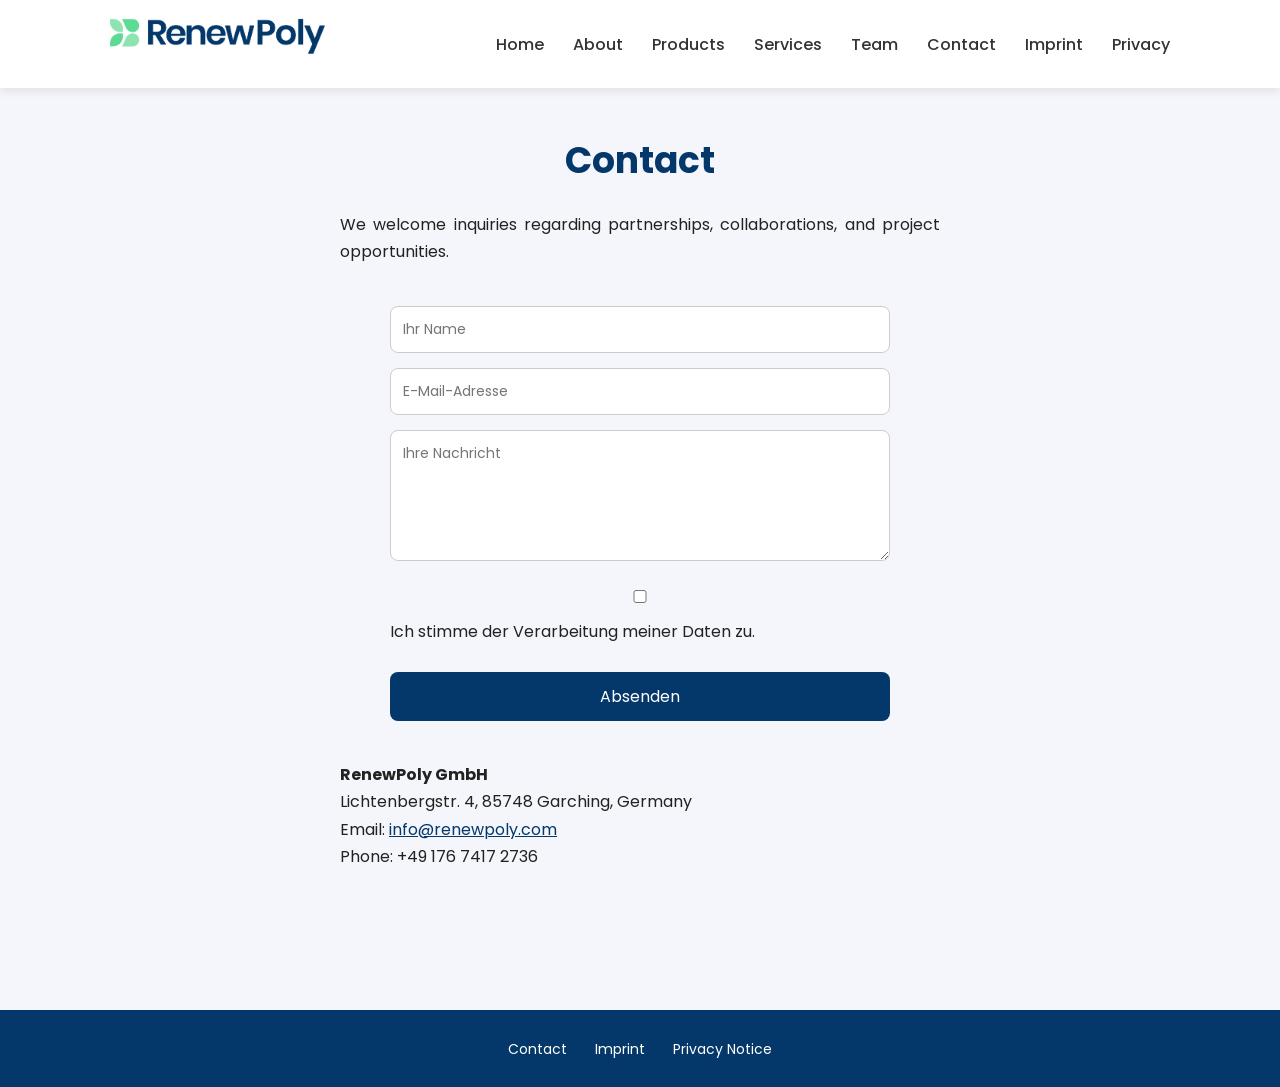
==== contact.html @ ccc33a8b "Update contact.html" ====
<!DOCTYPE html>
<html lang="en">

<head>
<meta charset="UTF-8">
<meta name="viewport" content="width=device-width, initial-scale=1.0">
<title>Contact | RenewPoly</title>

<link href="https://fonts.googleapis.com/css2?family=Poppins:wght@300;400;600&display=swap" rel="stylesheet">

<style>

/* =======================
   GLOBAL STYLES
======================= */
*{
  box-sizing:border-box;
  margin:0;
  padding:0;
  font-family:'Poppins',sans-serif;
}

html{
  scroll-behavior:smooth;
}

body{
  background:#f4f6fb;
  color:#222;
  line-height:1.7;
  padding-top:90px;
}

/* =======================
   NAVBAR
======================= */
nav{
  position:fixed;
  top:0;
  width:100%;
  background:white;
  box-shadow:0 2px 10px rgba(0,0,0,.1);
  z-index:1000;
}

.nav-container{
  max-width:1100px;
  margin:auto;
  display:flex;
  justify-content:space-between;
  align-items:center;
  padding:15px 20px;
}

.logo img{
  height:50px;
}

.nav-links a{
  margin-left:25px;
  text-decoration:none;
  color:#333;
  font-weight:500;
}

.nav-links a:hover{
  color:#04386A; /* updated blue */
}

/* =======================
   CONTENT
======================= */
.container{
  max-width:800px;
  margin:auto;
  padding:40px 20px;
}

.section-title{
  text-align:center;
  font-size:36px;
  margin-bottom:20px;
  color:#04386A; /* updated blue */
}

.section-intro{
  text-align:center;
  max-width:600px;
  margin:0 auto 40px;
  text-align: justify; /* text aligned both margins */
  text-align-last: left; /* last line aligned left */
}

/* =======================
   FORM
======================= */
.contact-form{
  max-width:500px;
  margin:0 auto 40px;
}

input, textarea{
  width:100%;
  padding:12px;
  margin-bottom:15px;
  border-radius:8px;
  border:1px solid #ccc;
  font-size:14px;
}

textarea{
  resize:vertical;
}

button{
  width:100%;
  background:#04386A; /* updated blue */
  color:white;
  padding:12px;
  border:none;
  border-radius:8px;
  font-size:16px;
  cursor:pointer;
  transition: background 0.3s ease;
}

button:hover{
  background:#022a4f; /* darker hover for consistency */
}

/* =======================
   FOOTER
======================= */
footer{
  background:#04386A; /* updated blue */
  color:white;
  text-align:center;
  padding:25px;
  margin-top:60px;
}

footer a{
  color:white;
  text-decoration:none;
  margin:0 12px;
  font-size:14px;
}

footer a:hover{
  text-decoration:underline;
}

/* =======================
   MOBILE
======================= */
@media(max-width:768px){
  .nav-links a{
    margin-left:12px;
    font-size:14px;
  }

  .section-title{
    font-size:28px;
  }
}

</style>
</head>

<body>

<!-- NAVIGATION -->
<nav>
  <div class="nav-container">
    <div class="logo">
      <a href="index.html">
        <img src="logo2.png" alt="RenewPoly Logo">
      </a>
    </div>

    <div class="nav-links">
      <a href="index.html#home">Home</a>
      <a href="index.html#about">About</a>
      <a href="index.html#products">Products</a>
      <a href="index.html#services">Services</a>
      <a href="index.html#team">Team</a>
      <a href="contact.html">Contact</a>
      <a href="imprint.html">Imprint</a>
      <a href="privacy.html">Privacy</a>
    </div>
  </div>
</nav>

<!-- CONTENT -->
<div class="container">

<h2 class="section-title">Contact</h2>

<p class="section-intro">
We welcome inquiries regarding partnerships, collaborations, and project opportunities.
</p>

<form class="contact-form" action="send-message.php" method="POST">
  <input type="text" name="name" placeholder="Ihr Name" required>
  <input type="email" name="email" placeholder="E-Mail-Adresse" required>
  <textarea name="message" rows="5" placeholder="Ihre Nachricht" required></textarea>
  <input type="checkbox" name="consent" required> Ich stimme der Verarbeitung meiner Daten zu.<br><br>
  <button type="submit">Absenden</button>
</form>

<p class="section-intro">
<strong>RenewPoly GmbH</strong><br>
Lichtenbergstr. 4, 85748 Garching, Germany<br>
Email: <a href="mailto:info@renewpoly.com" style="color:#04386A;">info@renewpoly.com</a><br>
Phone: +49 176 7417 2736
</p>

</div>

<!-- FOOTER -->
<footer>
<a href="contact.html">Contact</a>
<a href="imprint.html">Imprint</a>
<a href="privacy.html">Privacy Notice</a>
</footer>

</body>

</html>
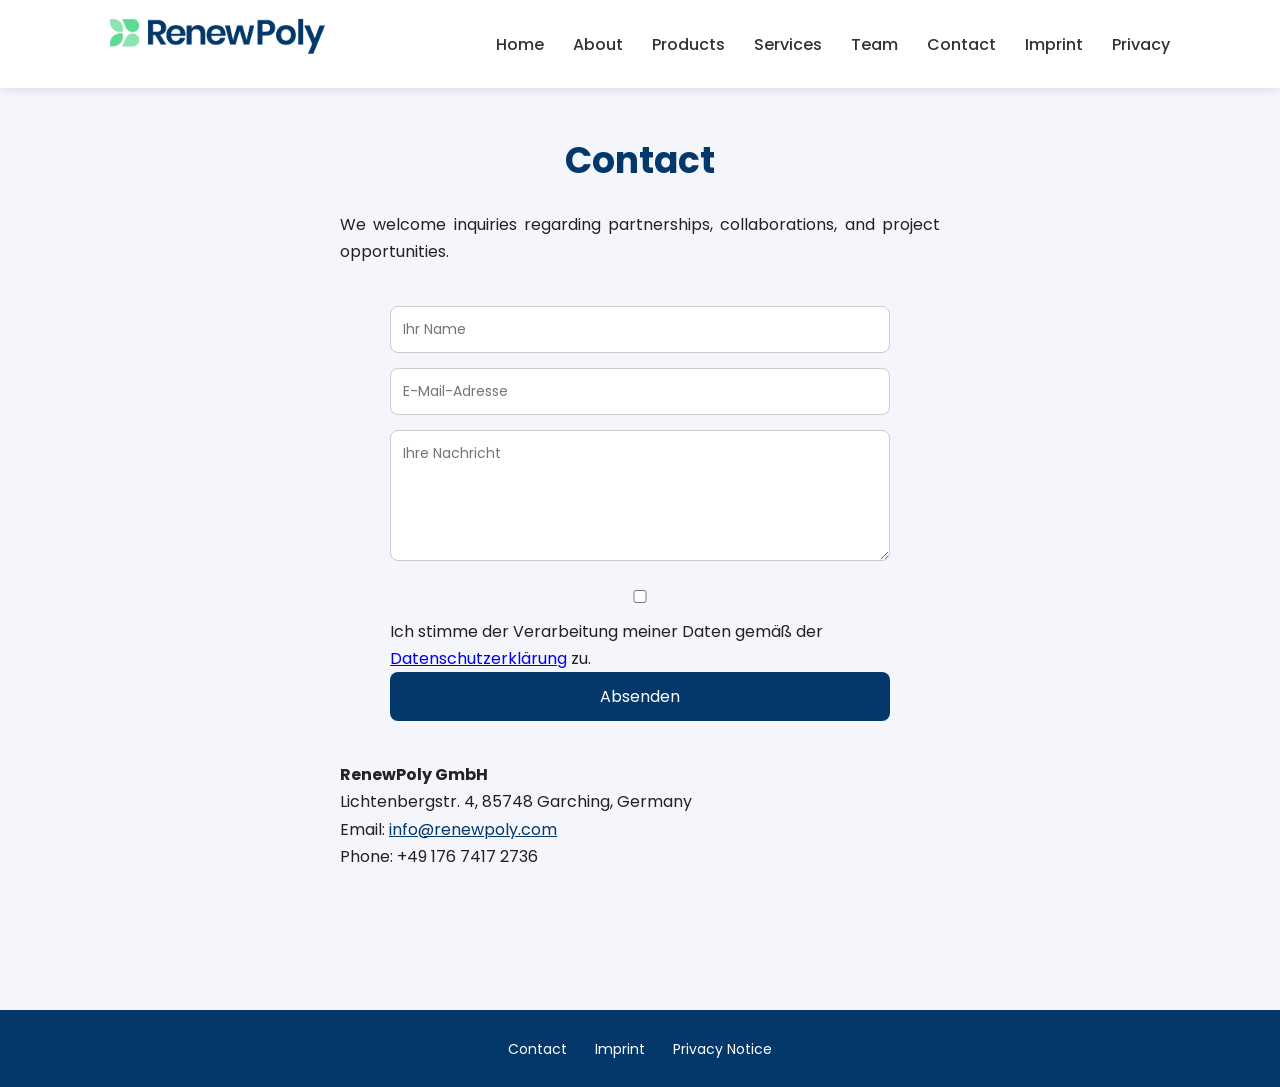
==== commit d43a97e3: "Update contact.html" ====
--- a/contact.html
+++ b/contact.html
@@ -204,8 +204,11 @@
   <input type="text" name="name" placeholder="Ihr Name" required>
   <input type="email" name="email" placeholder="E-Mail-Adresse" required>
   <textarea name="message" rows="5" placeholder="Ihre Nachricht" required></textarea>
-  <input type="checkbox" name="consent" required> Ich stimme der Verarbeitung meiner Daten zu.<br><br>
-  <button type="submit">Absenden</button>
+<label class="consent-box">
+  <input type="checkbox" name="consent" value="yes" required>
+  <span>Ich stimme der Verarbeitung meiner Daten gemäß der <a href="privacy.html">Datenschutzerklärung</a> zu.</span>
+</label>
+   <button type="submit">Absenden</button>
 </form>
 
 <p class="section-intro">
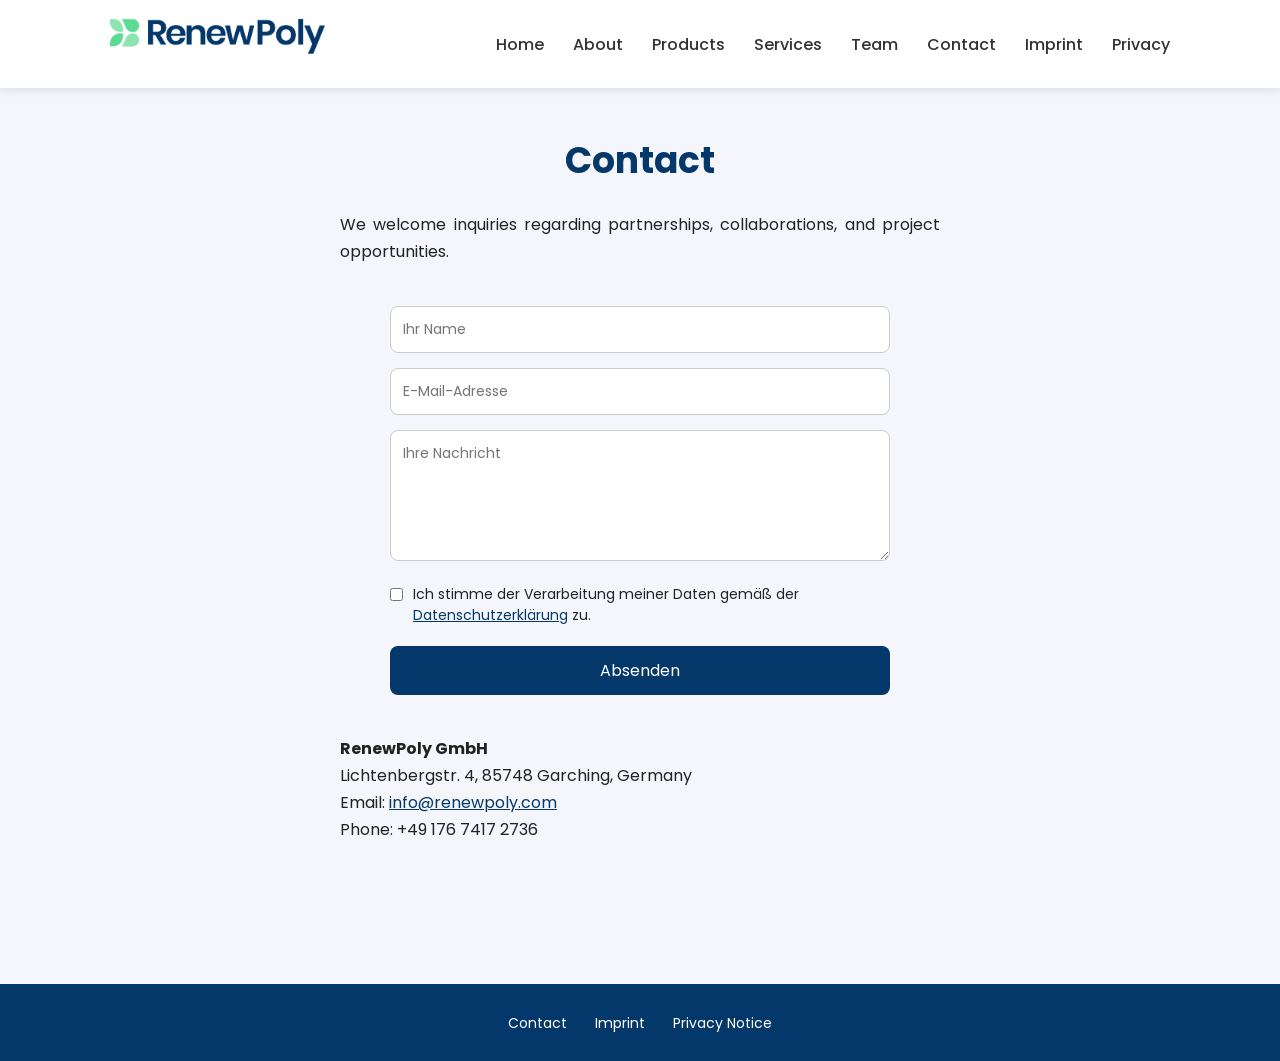
==== commit 75100011: "Update contact.html" ====
--- a/contact.html
+++ b/contact.html
@@ -1,232 +1,260 @@
 <!DOCTYPE html>
 <html lang="en">
-
 <head>
-<meta charset="UTF-8">
-<meta name="viewport" content="width=device-width, initial-scale=1.0">
-<title>Contact | RenewPoly</title>
-
-<link href="https://fonts.googleapis.com/css2?family=Poppins:wght@300;400;600&display=swap" rel="stylesheet">
-
-<style>
-
-/* =======================
-   GLOBAL STYLES
-======================= */
-*{
-  box-sizing:border-box;
-  margin:0;
-  padding:0;
-  font-family:'Poppins',sans-serif;
-}
-
-html{
-  scroll-behavior:smooth;
-}
-
-body{
-  background:#f4f6fb;
-  color:#222;
-  line-height:1.7;
-  padding-top:90px;
-}
-
-/* =======================
-   NAVBAR
-======================= */
-nav{
-  position:fixed;
-  top:0;
-  width:100%;
-  background:white;
-  box-shadow:0 2px 10px rgba(0,0,0,.1);
-  z-index:1000;
-}
-
-.nav-container{
-  max-width:1100px;
-  margin:auto;
-  display:flex;
-  justify-content:space-between;
-  align-items:center;
-  padding:15px 20px;
-}
-
-.logo img{
-  height:50px;
-}
-
-.nav-links a{
-  margin-left:25px;
-  text-decoration:none;
-  color:#333;
-  font-weight:500;
-}
-
-.nav-links a:hover{
-  color:#04386A; /* updated blue */
-}
-
-/* =======================
-   CONTENT
-======================= */
-.container{
-  max-width:800px;
-  margin:auto;
-  padding:40px 20px;
-}
-
-.section-title{
-  text-align:center;
-  font-size:36px;
-  margin-bottom:20px;
-  color:#04386A; /* updated blue */
-}
-
-.section-intro{
-  text-align:center;
-  max-width:600px;
-  margin:0 auto 40px;
-  text-align: justify; /* text aligned both margins */
-  text-align-last: left; /* last line aligned left */
-}
-
-/* =======================
-   FORM
-======================= */
-.contact-form{
-  max-width:500px;
-  margin:0 auto 40px;
-}
-
-input, textarea{
-  width:100%;
-  padding:12px;
-  margin-bottom:15px;
-  border-radius:8px;
-  border:1px solid #ccc;
-  font-size:14px;
-}
-
-textarea{
-  resize:vertical;
-}
-
-button{
-  width:100%;
-  background:#04386A; /* updated blue */
-  color:white;
-  padding:12px;
-  border:none;
-  border-radius:8px;
-  font-size:16px;
-  cursor:pointer;
-  transition: background 0.3s ease;
-}
-
-button:hover{
-  background:#022a4f; /* darker hover for consistency */
-}
-
-/* =======================
-   FOOTER
-======================= */
-footer{
-  background:#04386A; /* updated blue */
-  color:white;
-  text-align:center;
-  padding:25px;
-  margin-top:60px;
-}
-
-footer a{
-  color:white;
-  text-decoration:none;
-  margin:0 12px;
-  font-size:14px;
-}
-
-footer a:hover{
-  text-decoration:underline;
-}
-
-/* =======================
-   MOBILE
-======================= */
-@media(max-width:768px){
-  .nav-links a{
-    margin-left:12px;
-    font-size:14px;
-  }
-
-  .section-title{
-    font-size:28px;
-  }
-}
-
-</style>
+  <meta charset="UTF-8">
+  <meta name="viewport" content="width=device-width, initial-scale=1.0">
+  <title>Contact | RenewPoly</title>
+
+  <link href="https://fonts.googleapis.com/css2?family=Poppins:wght@300;400;600&display=swap" rel="stylesheet">
+
+  <style>
+    *{
+      box-sizing:border-box;
+      margin:0;
+      padding:0;
+      font-family:'Poppins',sans-serif;
+    }
+
+    html{
+      scroll-behavior:smooth;
+    }
+
+    body{
+      background:#f4f6fb;
+      color:#222;
+      line-height:1.7;
+      padding-top:90px;
+    }
+
+    /* NAVBAR */
+    nav{
+      position:fixed;
+      top:0;
+      width:100%;
+      background:white;
+      box-shadow:0 2px 10px rgba(0,0,0,.1);
+      z-index:1000;
+    }
+
+    .nav-container{
+      max-width:1100px;
+      margin:auto;
+      display:flex;
+      justify-content:space-between;
+      align-items:center;
+      padding:15px 20px;
+    }
+
+    .logo img{
+      height:50px;
+    }
+
+    .nav-links a{
+      margin-left:25px;
+      text-decoration:none;
+      color:#333;
+      font-weight:500;
+    }
+
+    .nav-links a:hover{
+      color:#04386A;
+    }
+
+    /* CONTENT */
+    .container{
+      max-width:800px;
+      margin:auto;
+      padding:40px 20px;
+    }
+
+    .section-title{
+      text-align:center;
+      font-size:36px;
+      margin-bottom:20px;
+      color:#04386A;
+    }
+
+    .section-intro{
+      max-width:600px;
+      margin:0 auto 40px;
+      text-align:justify;
+      text-align-last:left;
+    }
+
+    /* FORM */
+    .contact-form{
+      max-width:500px;
+      margin:0 auto 40px;
+    }
+
+    .contact-form input[type="text"],
+    .contact-form input[type="email"],
+    .contact-form textarea{
+      width:100%;
+      padding:12px;
+      margin-bottom:15px;
+      border-radius:8px;
+      border:1px solid #ccc;
+      font-size:14px;
+      background:white;
+    }
+
+    .contact-form textarea{
+      resize:vertical;
+    }
+
+    .consent-box{
+      display:flex;
+      align-items:flex-start;
+      gap:10px;
+      font-size:14px;
+      margin-bottom:20px;
+      line-height:1.5;
+    }
+
+    .consent-box input[type="checkbox"]{
+      width:auto;
+      margin:4px 0 0 0;
+      padding:0;
+      border:none;
+      border-radius:0;
+      flex:0 0 auto;
+    }
+
+    .consent-box span{
+      display:block;
+    }
+
+    .consent-box a{
+      color:#04386A;
+      text-decoration:underline;
+    }
+
+    button{
+      width:100%;
+      background:#04386A;
+      color:white;
+      padding:12px;
+      border:none;
+      border-radius:8px;
+      font-size:16px;
+      cursor:pointer;
+      transition:background 0.3s ease;
+    }
+
+    button:hover{
+      background:#022a4f;
+    }
+
+    /* FOOTER */
+    footer{
+      background:#04386A;
+      color:white;
+      text-align:center;
+      padding:25px;
+      margin-top:60px;
+    }
+
+    footer a{
+      color:white;
+      text-decoration:none;
+      margin:0 12px;
+      font-size:14px;
+    }
+
+    footer a:hover{
+      text-decoration:underline;
+    }
+
+    /* MOBILE */
+    @media(max-width:768px){
+      .nav-container{
+        flex-direction:column;
+        align-items:flex-start;
+        gap:10px;
+      }
+
+      .nav-links{
+        display:flex;
+        flex-wrap:wrap;
+        gap:10px 15px;
+      }
+
+      .nav-links a{
+        margin-left:0;
+        font-size:14px;
+      }
+
+      .section-title{
+        font-size:28px;
+      }
+
+      .container{
+        padding:30px 20px;
+      }
+    }
+  </style>
 </head>
 
 <body>
 
-<!-- NAVIGATION -->
-<nav>
-  <div class="nav-container">
-    <div class="logo">
-      <a href="index.html">
-        <img src="logo2.png" alt="RenewPoly Logo">
-      </a>
+  <nav>
+    <div class="nav-container">
+      <div class="logo">
+        <a href="index.html">
+          <img src="logo2.png" alt="RenewPoly Logo">
+        </a>
+      </div>
+
+      <div class="nav-links">
+        <a href="index.html#home">Home</a>
+        <a href="index.html#about">About</a>
+        <a href="index.html#products">Products</a>
+        <a href="index.html#services">Services</a>
+        <a href="index.html#team">Team</a>
+        <a href="contact.html">Contact</a>
+        <a href="imprint.html">Imprint</a>
+        <a href="privacy.html">Privacy</a>
+      </div>
     </div>
-
-    <div class="nav-links">
-      <a href="index.html#home">Home</a>
-      <a href="index.html#about">About</a>
-      <a href="index.html#products">Products</a>
-      <a href="index.html#services">Services</a>
-      <a href="index.html#team">Team</a>
-      <a href="contact.html">Contact</a>
-      <a href="imprint.html">Imprint</a>
-      <a href="privacy.html">Privacy</a>
-    </div>
+  </nav>
+
+  <div class="container">
+    <h2 class="section-title">Contact</h2>
+
+    <p class="section-intro">
+      We welcome inquiries regarding partnerships, collaborations, and project opportunities.
+    </p>
+
+    <form class="contact-form" action="send-message.php" method="POST">
+      <input type="text" name="name" placeholder="Ihr Name" required>
+      <input type="email" name="email" placeholder="E-Mail-Adresse" required>
+      <textarea name="message" rows="5" placeholder="Ihre Nachricht" required></textarea>
+
+      <label class="consent-box">
+        <input type="checkbox" name="consent" value="yes" required>
+        <span>
+          Ich stimme der Verarbeitung meiner Daten gemäß der
+          <a href="privacy.html">Datenschutzerklärung</a> zu.
+        </span>
+      </label>
+
+      <button type="submit">Absenden</button>
+    </form>
+
+    <p class="section-intro">
+      <strong>RenewPoly GmbH</strong><br>
+      Lichtenbergstr. 4, 85748 Garching, Germany<br>
+      Email: <a href="mailto:info@renewpoly.com" style="color:#04386A;">info@renewpoly.com</a><br>
+      Phone: +49 176 7417 2736
+    </p>
   </div>
-</nav>
-
-<!-- CONTENT -->
-<div class="container">
-
-<h2 class="section-title">Contact</h2>
-
-<p class="section-intro">
-We welcome inquiries regarding partnerships, collaborations, and project opportunities.
-</p>
-
-<form class="contact-form" action="send-message.php" method="POST">
-  <input type="text" name="name" placeholder="Ihr Name" required>
-  <input type="email" name="email" placeholder="E-Mail-Adresse" required>
-  <textarea name="message" rows="5" placeholder="Ihre Nachricht" required></textarea>
-<label class="consent-box">
-  <input type="checkbox" name="consent" value="yes" required>
-  <span>Ich stimme der Verarbeitung meiner Daten gemäß der <a href="privacy.html">Datenschutzerklärung</a> zu.</span>
-</label>
-   <button type="submit">Absenden</button>
-</form>
-
-<p class="section-intro">
-<strong>RenewPoly GmbH</strong><br>
-Lichtenbergstr. 4, 85748 Garching, Germany<br>
-Email: <a href="mailto:info@renewpoly.com" style="color:#04386A;">info@renewpoly.com</a><br>
-Phone: +49 176 7417 2736
-</p>
-
-</div>
-
-<!-- FOOTER -->
-<footer>
-<a href="contact.html">Contact</a>
-<a href="imprint.html">Imprint</a>
-<a href="privacy.html">Privacy Notice</a>
-</footer>
+
+  <footer>
+    <a href="contact.html">Contact</a>
+    <a href="imprint.html">Imprint</a>
+    <a href="privacy.html">Privacy Notice</a>
+  </footer>
 
 </body>
-
 </html>
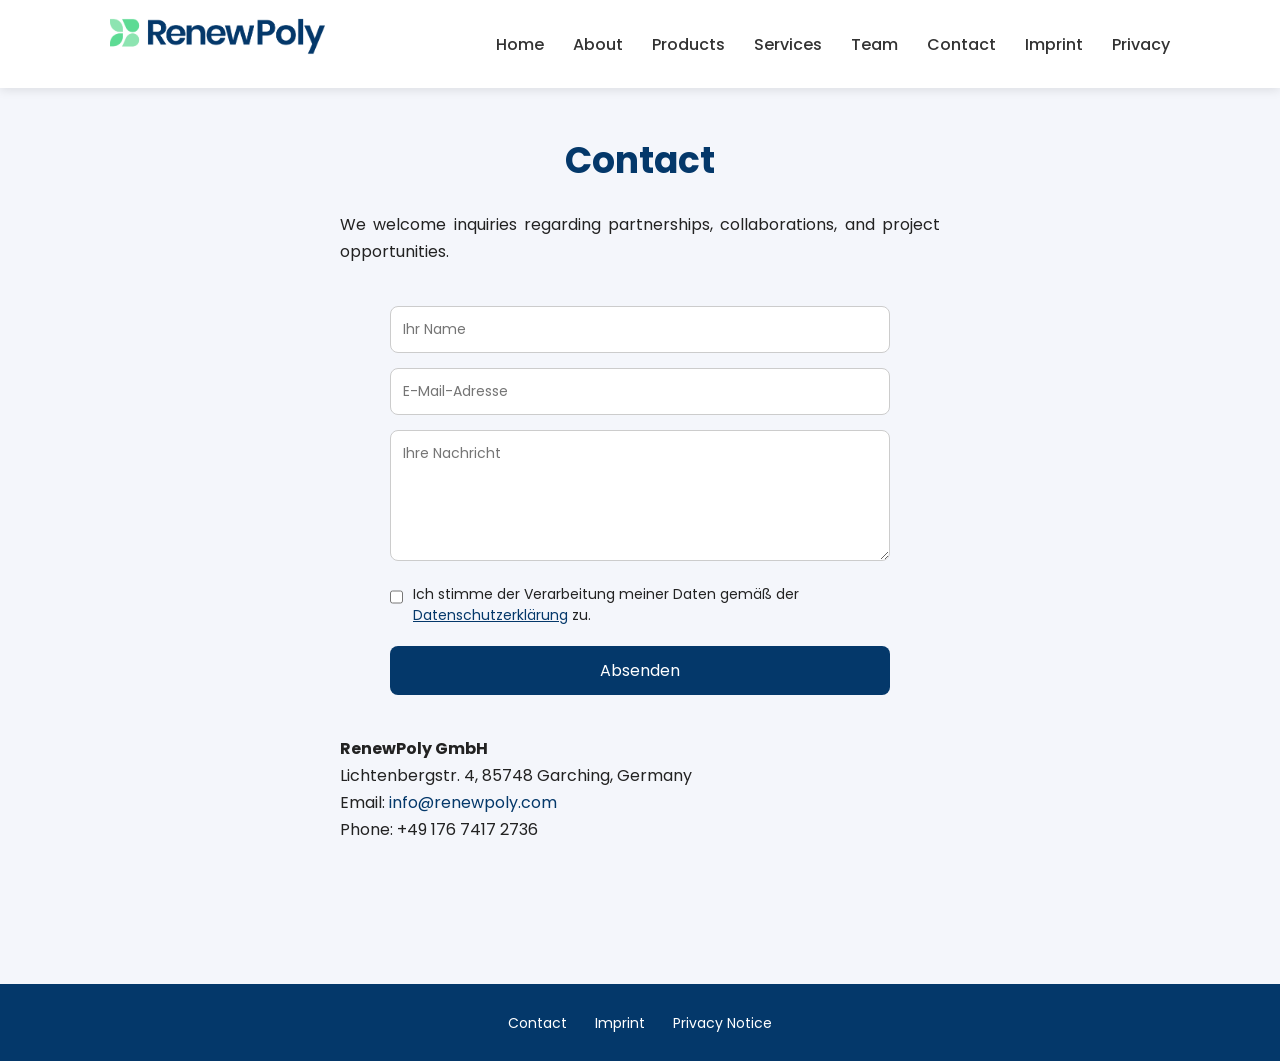
==== commit 62814fa2: "Update contact.html" ====
--- a/contact.html
+++ b/contact.html
@@ -6,198 +6,11 @@
   <title>Contact | RenewPoly</title>
 
   <link href="https://fonts.googleapis.com/css2?family=Poppins:wght@300;400;600&display=swap" rel="stylesheet">
-
-  <style>
-    *{
-      box-sizing:border-box;
-      margin:0;
-      padding:0;
-      font-family:'Poppins',sans-serif;
-    }
-
-    html{
-      scroll-behavior:smooth;
-    }
-
-    body{
-      background:#f4f6fb;
-      color:#222;
-      line-height:1.7;
-      padding-top:90px;
-    }
-
-    /* NAVBAR */
-    nav{
-      position:fixed;
-      top:0;
-      width:100%;
-      background:white;
-      box-shadow:0 2px 10px rgba(0,0,0,.1);
-      z-index:1000;
-    }
-
-    .nav-container{
-      max-width:1100px;
-      margin:auto;
-      display:flex;
-      justify-content:space-between;
-      align-items:center;
-      padding:15px 20px;
-    }
-
-    .logo img{
-      height:50px;
-    }
-
-    .nav-links a{
-      margin-left:25px;
-      text-decoration:none;
-      color:#333;
-      font-weight:500;
-    }
-
-    .nav-links a:hover{
-      color:#04386A;
-    }
-
-    /* CONTENT */
-    .container{
-      max-width:800px;
-      margin:auto;
-      padding:40px 20px;
-    }
-
-    .section-title{
-      text-align:center;
-      font-size:36px;
-      margin-bottom:20px;
-      color:#04386A;
-    }
-
-    .section-intro{
-      max-width:600px;
-      margin:0 auto 40px;
-      text-align:justify;
-      text-align-last:left;
-    }
-
-    /* FORM */
-    .contact-form{
-      max-width:500px;
-      margin:0 auto 40px;
-    }
-
-    .contact-form input[type="text"],
-    .contact-form input[type="email"],
-    .contact-form textarea{
-      width:100%;
-      padding:12px;
-      margin-bottom:15px;
-      border-radius:8px;
-      border:1px solid #ccc;
-      font-size:14px;
-      background:white;
-    }
-
-    .contact-form textarea{
-      resize:vertical;
-    }
-
-    .consent-box{
-      display:flex;
-      align-items:flex-start;
-      gap:10px;
-      font-size:14px;
-      margin-bottom:20px;
-      line-height:1.5;
-    }
-
-    .consent-box input[type="checkbox"]{
-      width:auto;
-      margin:4px 0 0 0;
-      padding:0;
-      border:none;
-      border-radius:0;
-      flex:0 0 auto;
-    }
-
-    .consent-box span{
-      display:block;
-    }
-
-    .consent-box a{
-      color:#04386A;
-      text-decoration:underline;
-    }
-
-    button{
-      width:100%;
-      background:#04386A;
-      color:white;
-      padding:12px;
-      border:none;
-      border-radius:8px;
-      font-size:16px;
-      cursor:pointer;
-      transition:background 0.3s ease;
-    }
-
-    button:hover{
-      background:#022a4f;
-    }
-
-    /* FOOTER */
-    footer{
-      background:#04386A;
-      color:white;
-      text-align:center;
-      padding:25px;
-      margin-top:60px;
-    }
-
-    footer a{
-      color:white;
-      text-decoration:none;
-      margin:0 12px;
-      font-size:14px;
-    }
-
-    footer a:hover{
-      text-decoration:underline;
-    }
-
-    /* MOBILE */
-    @media(max-width:768px){
-      .nav-container{
-        flex-direction:column;
-        align-items:flex-start;
-        gap:10px;
-      }
-
-      .nav-links{
-        display:flex;
-        flex-wrap:wrap;
-        gap:10px 15px;
-      }
-
-      .nav-links a{
-        margin-left:0;
-        font-size:14px;
-      }
-
-      .section-title{
-        font-size:28px;
-      }
-
-      .container{
-        padding:30px 20px;
-      }
-    }
-  </style>
+  <link rel="stylesheet" href="style.css">
 </head>
-
 <body>
 
+  <!-- NAVIGATION -->
   <nav>
     <div class="nav-container">
       <div class="logo">
@@ -219,6 +32,7 @@
     </div>
   </nav>
 
+  <!-- CONTENT -->
   <div class="container">
     <h2 class="section-title">Contact</h2>
 
@@ -250,6 +64,7 @@
     </p>
   </div>
 
+  <!-- FOOTER -->
   <footer>
     <a href="contact.html">Contact</a>
     <a href="imprint.html">Imprint</a>
--- a/style.css
+++ b/style.css
@@ -0,0 +1,413 @@
+/* =======================
+   GLOBAL STYLES
+======================= */
+* {
+  box-sizing: border-box;
+  margin: 0;
+  padding: 0;
+  font-family: 'Poppins', sans-serif;
+}
+
+html {
+  scroll-behavior: smooth;
+}
+
+body {
+  background: #f4f6fb;
+  color: #222;
+  line-height: 1.7;
+  padding-top: 90px;
+}
+
+/* =======================
+   NAVBAR
+======================= */
+nav {
+  position: fixed;
+  top: 0;
+  width: 100%;
+  background: white;
+  box-shadow: 0 2px 10px rgba(0,0,0,.1);
+  z-index: 1000;
+}
+
+.nav-container {
+  max-width: 1100px;
+  margin: auto;
+  display: flex;
+  justify-content: space-between;
+  align-items: center;
+  padding: 15px 20px;
+}
+
+.logo img {
+  height: 50px;
+}
+
+.nav-links a {
+  margin-left: 25px;
+  text-decoration: none;
+  color: #333;
+  font-weight: 500;
+}
+
+.nav-links a:hover {
+  color: #04386A;
+}
+
+/* =======================
+   CONTENT
+======================= */
+.container {
+  max-width: 800px;
+  margin: auto;
+  padding: 40px 20px;
+}
+
+.section-title {
+  text-align: center;
+  font-size: 36px;
+  margin-bottom: 20px;
+  color: #04386A;
+}
+
+.section-intro {
+  max-width: 600px;
+  margin: 0 auto 40px;
+  text-align: justify;
+  text-align-last: left;
+}
+
+h1, h2, h3 {
+  color: #04386A;
+}
+
+p, li {
+  margin-bottom: 12px;
+}
+
+ul {
+  margin-left: 20px;
+  margin-bottom: 15px;
+}
+
+a {
+  color: #04386A;
+  text-decoration: none;
+}
+
+a:hover {
+  text-decoration: underline;
+}
+
+hr {
+  border: none;
+  border-top: 1px solid #ccc;
+  margin: 30px 0;
+}
+
+/* =======================
+   FORM
+======================= */
+.contact-form {
+  max-width: 500px;
+  margin: 0 auto 40px;
+}
+
+input[type="text"],
+input[type="email"],
+textarea {
+  width: 100%;
+  padding: 12px;
+  margin-bottom: 15px;
+  border-radius: 8px;
+  border: 1px solid #ccc;
+  font-size: 14px;
+  background: white;
+}
+
+textarea {
+  resize: vertical;
+}
+
+button {
+  width: 100%;
+  background: #04386A;
+  color: white;
+  padding: 12px;
+  border: none;
+  border-radius: 8px;
+  font-size: 16px;
+  cursor: pointer;
+  transition: background 0.3s ease;
+}
+
+button:hover {
+  background: #022a4f;
+}
+
+/* =======================
+   CONSENT BOX
+======================= */
+.consent-box {
+  display: flex;
+  align-items: flex-start;
+  gap: 10px;
+  font-size: 14px;
+  margin-bottom: 20px;
+  line-height: 1.5;
+}
+
+.consent-box input[type="checkbox"] {
+  width: 18px;
+  height: 18px;
+  margin: 4px 0 0 0;
+  flex: 0 0 auto;
+}
+
+.consent-box span {
+  display: block;
+}
+
+.consent-box a {
+  color: #04386A;
+  text-decoration: underline;
+}
+
+/* =======================
+   FOOTER
+======================= */
+footer {
+  background: #04386A;
+  color: white;
+  text-align: center;
+  padding: 25px;
+  margin-top: 60px;
+}
+
+footer a {
+  color: white;
+  text-decoration: none;
+  margin: 0 12px;
+  font-size: 14px;
+}
+
+footer a:hover {
+  text-decoration: underline;
+}
+
+/* =======================
+   MOBILE RESPONSIVENESS
+======================= */
+@media (max-width: 768px) {
+  .nav-container {
+    flex-direction: column;
+    align-items: flex-start;
+    gap: 10px;
+  }
+
+  .nav-links {
+    display: flex;
+    flex-wrap: wrap;
+    gap: 10px 15px;
+  }
+
+  .nav-links a {
+    margin-left: 0;
+    font-size: 14px;
+  }
+
+  .section-title {
+    font-size: 28px;
+  }
+
+  .container {
+    padding: 30px 20px;
+  }
+}
+
+.nav-container{
+  max-width: 1100px;
+  margin: auto;
+  display: flex;
+  justify-content: space-between;
+  align-items: center;
+  padding: 15px 20px;
+}
+
+.logo img{
+  height: 50px;
+}
+
+.nav-links a{
+  margin-left: 25px;
+  text-decoration: none;
+  color: #333;
+  font-weight: 500;
+}
+
+.nav-links a:hover{
+  color: #04386A;
+}
+
+/* CONTENT */
+.container{
+  max-width: 800px;
+  margin: auto;
+  padding: 40px 20px;
+}
+
+.section-title{
+  text-align: center;
+  font-size: 36px;
+  margin-bottom: 20px;
+  color: #04386A;
+}
+
+.section-intro{
+  max-width: 600px;
+  margin: 0 auto 40px;
+  text-align: justify;
+  text-align-last: left;
+}
+
+h1, h2, h3{
+  color: #04386A;
+}
+
+p, li{
+  margin-bottom: 12px;
+}
+
+ul{
+  margin-left: 20px;
+  margin-bottom: 15px;
+}
+
+a{
+  color: #04386A;
+  text-decoration: none;
+}
+
+a:hover{
+  text-decoration: underline;
+}
+
+hr{
+  border: none;
+  border-top: 1px solid #ccc;
+  margin: 30px 0;
+}
+
+/* FORM */
+.contact-form{
+  max-width: 500px;
+  margin: 0 auto 40px;
+}
+
+input[type="text"],
+input[type="email"],
+textarea{
+  width: 100%;
+  padding: 12px;
+  margin-bottom: 15px;
+  border-radius: 8px;
+  border: 1px solid #ccc;
+  font-size: 14px;
+  background: white;
+}
+
+textarea{
+  resize: vertical;
+}
+
+button{
+  width: 100%;
+  background: #04386A;
+  color: white;
+  padding: 12px;
+  border: none;
+  border-radius: 8px;
+  font-size: 16px;
+  cursor: pointer;
+  transition: background 0.3s ease;
+}
+
+button:hover{
+  background: #022a4f;
+}
+
+/* CONSENT BOX */
+.consent-box{
+  display: flex;
+  align-items: flex-start;
+  gap: 10px;
+  font-size: 14px;
+  margin-bottom: 20px;
+  line-height: 1.5;
+}
+
+.consent-box input[type="checkbox"]{
+  width: auto;
+  margin: 4px 0 0 0;
+  padding: 0;
+  border: none;
+  border-radius: 0;
+  flex: 0 0 auto;
+}
+
+.consent-box span{
+  display: block;
+}
+
+.consent-box a{
+  color: #04386A;
+  text-decoration: underline;
+}
+
+/* FOOTER */
+footer{
+  background: #04386A;
+  color: white;
+  text-align: center;
+  padding: 25px;
+  margin-top: 60px;
+}
+
+footer a{
+  color: white;
+  text-decoration: none;
+  margin: 0 12px;
+  font-size: 14px;
+}
+
+footer a:hover{
+  text-decoration: underline;
+}
+
+/* MOBILE */
+@media (max-width: 768px){
+  .nav-container{
+    flex-direction: column;
+    align-items: flex-start;
+    gap: 10px;
+  }
+
+  .nav-links{
+    display: flex;
+    flex-wrap: wrap;
+    gap: 10px 15px;
+  }
+
+  .nav-links a{
+    margin-left: 0;
+    font-size: 14px;
+  }
+
+  .section-title{
+    font-size: 28px;
+  }
+
+  .container{
+    padding: 30px 20px;
+  }
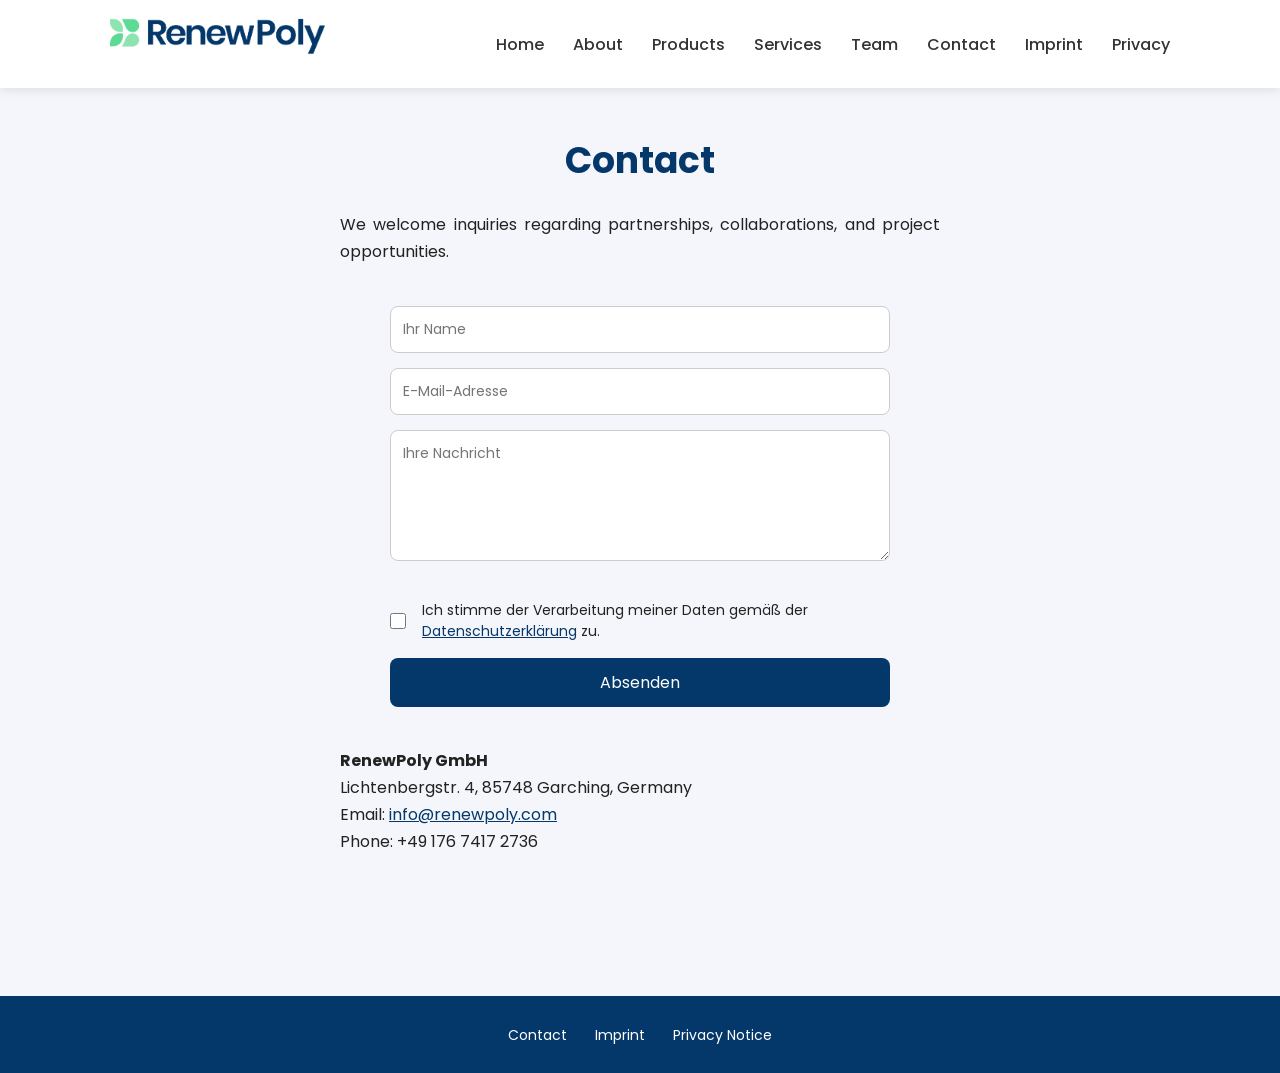
==== commit d3beff7e: "Update contact.html" ====
--- a/contact.html
+++ b/contact.html
@@ -4,12 +4,42 @@
   <meta charset="UTF-8">
   <meta name="viewport" content="width=device-width, initial-scale=1.0">
   <title>Contact | RenewPoly</title>
-
   <link href="https://fonts.googleapis.com/css2?family=Poppins:wght@300;400;600&display=swap" rel="stylesheet">
   <link rel="stylesheet" href="style.css">
+
+  <!-- TEMPORARY TEST STYLE: Force native checkbox to show on deployed site -->
+  <style>
+    .consent-box input[type="checkbox"] {
+      opacity: 1 !important;
+      position: static !important;
+      width: 16px !important;   /* or auto */
+      height: 16px !important;
+      margin: 0 8px 0 0 !important;  /* space between box and text */
+      vertical-align: middle !important;
+      accent-color: #04386A;    /* matches your brand color from the page */
+      display: inline-block !important;
+      appearance: auto !important;   /* reset any none/erase */
+    }
+
+    /* Hide any fake/decorative checkbox that might be covering it */
+    .consent-box span::before,
+    .consent-box span::after,
+    .consent-box label::before,
+    .consent-box label::after {
+      display: none !important;
+    }
+
+    /* Ensure the whole label is clickable and visible */
+    .consent-box {
+      display: flex !important;
+      align-items: center !important;
+      gap: 8px !important;
+      margin: 16px 0 !important;
+      cursor: pointer !important;
+    }
+  </style>
 </head>
 <body>
-
   <!-- NAVIGATION -->
   <nav>
     <div class="nav-container">
@@ -18,7 +48,6 @@
           <img src="logo2.png" alt="RenewPoly Logo">
         </a>
       </div>
-
       <div class="nav-links">
         <a href="index.html#home">Home</a>
         <a href="index.html#about">About</a>
@@ -31,20 +60,16 @@
       </div>
     </div>
   </nav>
-
   <!-- CONTENT -->
   <div class="container">
     <h2 class="section-title">Contact</h2>
-
     <p class="section-intro">
       We welcome inquiries regarding partnerships, collaborations, and project opportunities.
     </p>
-
     <form class="contact-form" action="send-message.php" method="POST">
       <input type="text" name="name" placeholder="Ihr Name" required>
       <input type="email" name="email" placeholder="E-Mail-Adresse" required>
       <textarea name="message" rows="5" placeholder="Ihre Nachricht" required></textarea>
-
       <label class="consent-box">
         <input type="checkbox" name="consent" value="yes" required>
         <span>
@@ -52,10 +77,8 @@
           <a href="privacy.html">Datenschutzerklärung</a> zu.
         </span>
       </label>
-
       <button type="submit">Absenden</button>
     </form>
-
     <p class="section-intro">
       <strong>RenewPoly GmbH</strong><br>
       Lichtenbergstr. 4, 85748 Garching, Germany<br>
@@ -63,13 +86,11 @@
       Phone: +49 176 7417 2736
     </p>
   </div>
-
   <!-- FOOTER -->
   <footer>
     <a href="contact.html">Contact</a>
     <a href="imprint.html">Imprint</a>
     <a href="privacy.html">Privacy Notice</a>
   </footer>
-
 </body>
 </html>
--- a/style.css
+++ b/style.css
@@ -78,34 +78,6 @@
   text-align-last: left;
 }
 
-h1, h2, h3 {
-  color: #04386A;
-}
-
-p, li {
-  margin-bottom: 12px;
-}
-
-ul {
-  margin-left: 20px;
-  margin-bottom: 15px;
-}
-
-a {
-  color: #04386A;
-  text-decoration: none;
-}
-
-a:hover {
-  text-decoration: underline;
-}
-
-hr {
-  border: none;
-  border-top: 1px solid #ccc;
-  margin: 30px 0;
-}
-
 /* =======================
    FORM
 ======================= */
@@ -114,9 +86,9 @@
   margin: 0 auto 40px;
 }
 
-input[type="text"],
-input[type="email"],
-textarea {
+.contact-form input[type="text"],
+.contact-form input[type="email"],
+.contact-form textarea {
   width: 100%;
   padding: 12px;
   margin-bottom: 15px;
@@ -126,8 +98,33 @@
   background: white;
 }
 
-textarea {
+.contact-form textarea {
   resize: vertical;
+}
+
+.consent-box {
+  display: flex;
+  align-items: flex-start;
+  gap: 10px;
+  font-size: 14px;
+  margin-bottom: 20px;
+  line-height: 1.5;
+}
+
+.consent-box input[type="checkbox"] {
+  width: 18px;
+  height: 18px;
+  margin: 4px 0 0 0;
+  flex-shrink: 0;
+}
+
+.consent-box span {
+  display: block;
+}
+
+.consent-box a {
+  color: #04386A;
+  text-decoration: underline;
 }
 
 button {
@@ -144,34 +141,6 @@
 
 button:hover {
   background: #022a4f;
-}
-
-/* =======================
-   CONSENT BOX
-======================= */
-.consent-box {
-  display: flex;
-  align-items: flex-start;
-  gap: 10px;
-  font-size: 14px;
-  margin-bottom: 20px;
-  line-height: 1.5;
-}
-
-.consent-box input[type="checkbox"] {
-  width: 18px;
-  height: 18px;
-  margin: 4px 0 0 0;
-  flex: 0 0 auto;
-}
-
-.consent-box span {
-  display: block;
-}
-
-.consent-box a {
-  color: #04386A;
-  text-decoration: underline;
 }
 
 /* =======================
@@ -197,7 +166,7 @@
 }
 
 /* =======================
-   MOBILE RESPONSIVENESS
+   MOBILE
 ======================= */
 @media (max-width: 768px) {
   .nav-container {
@@ -225,189 +194,3 @@
     padding: 30px 20px;
   }
 }
-
-.nav-container{
-  max-width: 1100px;
-  margin: auto;
-  display: flex;
-  justify-content: space-between;
-  align-items: center;
-  padding: 15px 20px;
-}
-
-.logo img{
-  height: 50px;
-}
-
-.nav-links a{
-  margin-left: 25px;
-  text-decoration: none;
-  color: #333;
-  font-weight: 500;
-}
-
-.nav-links a:hover{
-  color: #04386A;
-}
-
-/* CONTENT */
-.container{
-  max-width: 800px;
-  margin: auto;
-  padding: 40px 20px;
-}
-
-.section-title{
-  text-align: center;
-  font-size: 36px;
-  margin-bottom: 20px;
-  color: #04386A;
-}
-
-.section-intro{
-  max-width: 600px;
-  margin: 0 auto 40px;
-  text-align: justify;
-  text-align-last: left;
-}
-
-h1, h2, h3{
-  color: #04386A;
-}
-
-p, li{
-  margin-bottom: 12px;
-}
-
-ul{
-  margin-left: 20px;
-  margin-bottom: 15px;
-}
-
-a{
-  color: #04386A;
-  text-decoration: none;
-}
-
-a:hover{
-  text-decoration: underline;
-}
-
-hr{
-  border: none;
-  border-top: 1px solid #ccc;
-  margin: 30px 0;
-}
-
-/* FORM */
-.contact-form{
-  max-width: 500px;
-  margin: 0 auto 40px;
-}
-
-input[type="text"],
-input[type="email"],
-textarea{
-  width: 100%;
-  padding: 12px;
-  margin-bottom: 15px;
-  border-radius: 8px;
-  border: 1px solid #ccc;
-  font-size: 14px;
-  background: white;
-}
-
-textarea{
-  resize: vertical;
-}
-
-button{
-  width: 100%;
-  background: #04386A;
-  color: white;
-  padding: 12px;
-  border: none;
-  border-radius: 8px;
-  font-size: 16px;
-  cursor: pointer;
-  transition: background 0.3s ease;
-}
-
-button:hover{
-  background: #022a4f;
-}
-
-/* CONSENT BOX */
-.consent-box{
-  display: flex;
-  align-items: flex-start;
-  gap: 10px;
-  font-size: 14px;
-  margin-bottom: 20px;
-  line-height: 1.5;
-}
-
-.consent-box input[type="checkbox"]{
-  width: auto;
-  margin: 4px 0 0 0;
-  padding: 0;
-  border: none;
-  border-radius: 0;
-  flex: 0 0 auto;
-}
-
-.consent-box span{
-  display: block;
-}
-
-.consent-box a{
-  color: #04386A;
-  text-decoration: underline;
-}
-
-/* FOOTER */
-footer{
-  background: #04386A;
-  color: white;
-  text-align: center;
-  padding: 25px;
-  margin-top: 60px;
-}
-
-footer a{
-  color: white;
-  text-decoration: none;
-  margin: 0 12px;
-  font-size: 14px;
-}
-
-footer a:hover{
-  text-decoration: underline;
-}
-
-/* MOBILE */
-@media (max-width: 768px){
-  .nav-container{
-    flex-direction: column;
-    align-items: flex-start;
-    gap: 10px;
-  }
-
-  .nav-links{
-    display: flex;
-    flex-wrap: wrap;
-    gap: 10px 15px;
-  }
-
-  .nav-links a{
-    margin-left: 0;
-    font-size: 14px;
-  }
-
-  .section-title{
-    font-size: 28px;
-  }
-
-  .container{
-    padding: 30px 20px;
-  }
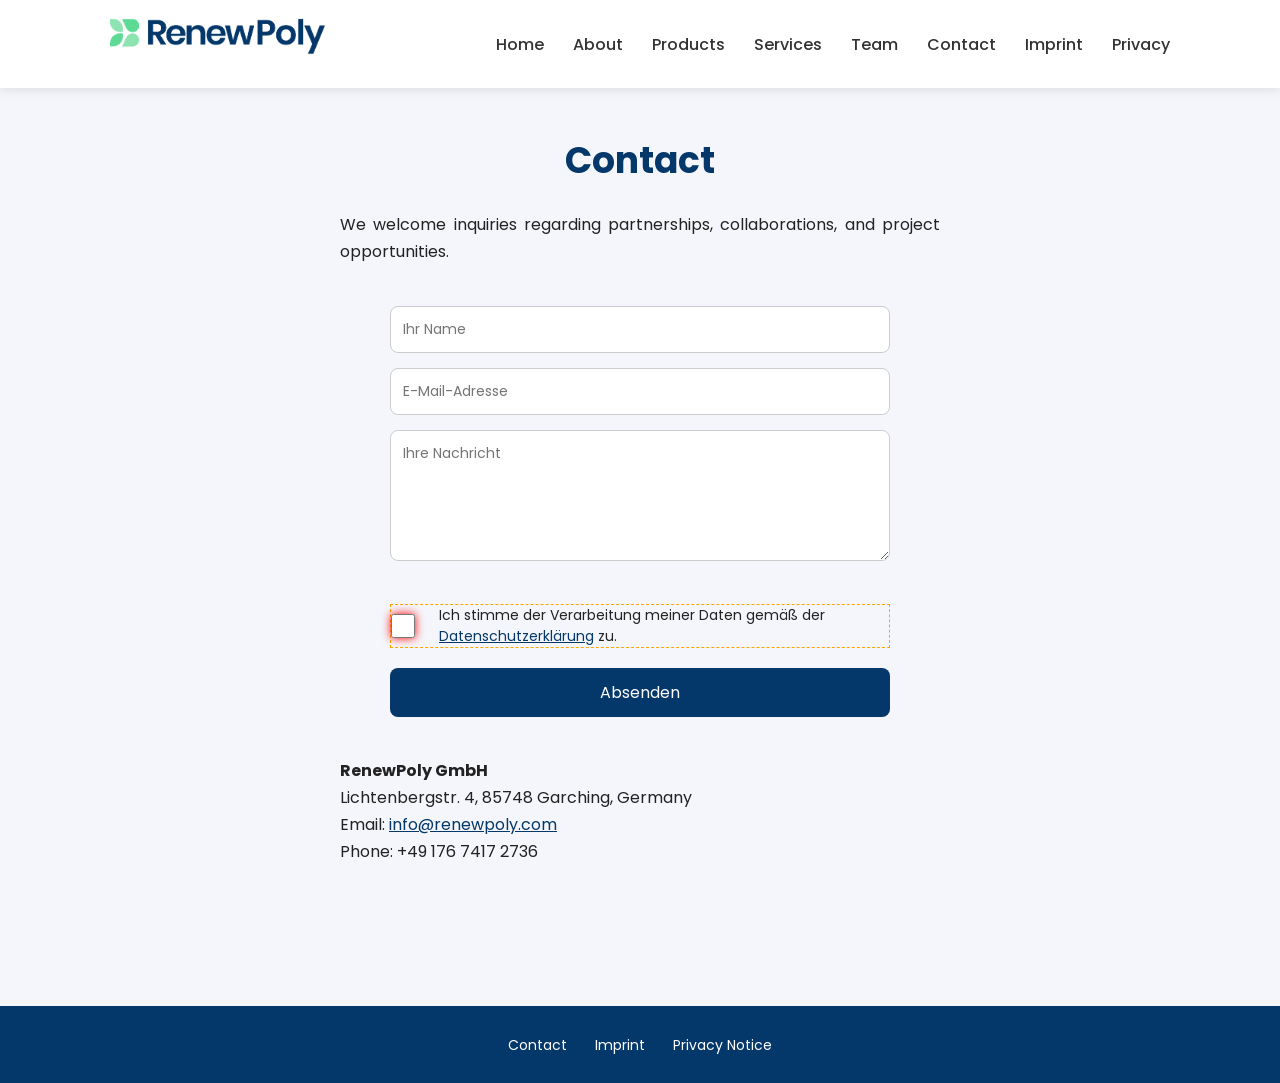
==== commit 5cbbd376: "Update contact.html" ====
--- a/contact.html
+++ b/contact.html
@@ -8,36 +8,43 @@
   <link rel="stylesheet" href="style.css">
 
   <!-- TEMPORARY TEST STYLE: Force native checkbox to show on deployed site -->
-  <style>
-    .consent-box input[type="checkbox"] {
-      opacity: 1 !important;
-      position: static !important;
-      width: 16px !important;   /* or auto */
-      height: 16px !important;
-      margin: 0 8px 0 0 !important;  /* space between box and text */
-      vertical-align: middle !important;
-      accent-color: #04386A;    /* matches your brand color from the page */
-      display: inline-block !important;
-      appearance: auto !important;   /* reset any none/erase */
-    }
+  <!-- STRONGER TEMP TEST STYLE: Make checkbox super obvious -->
+<style>
+  .consent-box input[type="checkbox"] {
+    opacity: 1 !important;
+    visibility: visible !important;
+    display: inline-block !important;
+    position: static !important;
+    width: 24px !important;
+    height: 24px !important;
+    min-width: 24px !important;
+    min-height: 24px !important;
+    margin: 0 12px 0 0 !important;
+    border: 3px solid red !important;          /* bright red border to spot it */
+    background-color: white !important;
+    accent-color: #ff0000 !important;          /* red check when ticked */
+    appearance: auto !important;
+    box-shadow: 0 0 10px red !important;       /* glow if still hidden */
+  }
 
-    /* Hide any fake/decorative checkbox that might be covering it */
-    .consent-box span::before,
-    .consent-box span::after,
-    .consent-box label::before,
-    .consent-box label::after {
-      display: none !important;
-    }
+  /* Nuke any possible hiding pseudo-elements or overrides */
+  .consent-box *::before,
+  .consent-box *::after,
+  input[type="checkbox"]::before,
+  input[type="checkbox"]::after {
+    display: none !important;
+    content: none !important;
+  }
 
-    /* Ensure the whole label is clickable and visible */
-    .consent-box {
-      display: flex !important;
-      align-items: center !important;
-      gap: 8px !important;
-      margin: 16px 0 !important;
-      cursor: pointer !important;
-    }
-  </style>
+  .consent-box {
+    display: flex !important;
+    align-items: center !important;
+    gap: 12px !important;
+    margin: 20px 0 !important;
+    min-height: 30px !important;
+    border: 1px dashed orange !important;     /* orange outline around whole label for debugging */
+  }
+</style>
 </head>
 <body>
   <!-- NAVIGATION -->
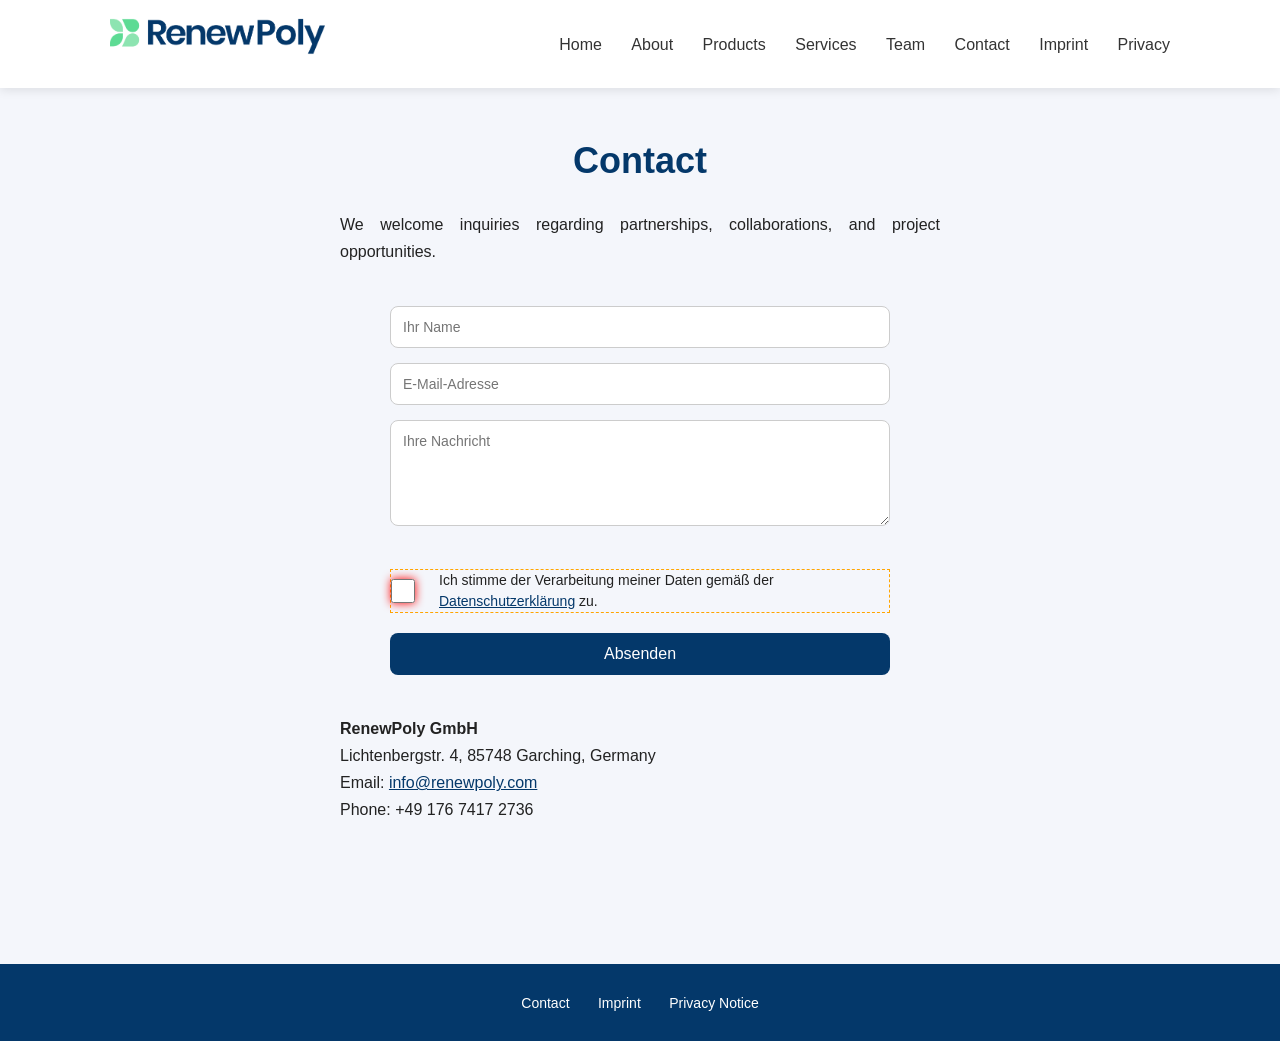
==== commit fb8bb0b4: "Refactor contact.html to clean up styles and structure Removed temporary styles for checkbox visibil" ====
--- a/contact.html
+++ b/contact.html
@@ -4,7 +4,7 @@
   <meta charset="UTF-8">
   <meta name="viewport" content="width=device-width, initial-scale=1.0">
   <title>Contact | RenewPoly</title>
-  <link href="https://fonts.googleapis.com/css2?family=Poppins:wght@300;400;600&display=swap" rel="stylesheet">
+ 
   <link rel="stylesheet" href="style.css">
 
   <!-- TEMPORARY TEST STYLE: Force native checkbox to show on deployed site -->
@@ -73,7 +73,7 @@
     <p class="section-intro">
       We welcome inquiries regarding partnerships, collaborations, and project opportunities.
     </p>
-    <form class="contact-form" action="send-message.php" method="POST">
+    <form class="contact-form" action="https://formspree.io/f/xqeydoww" method="POST"> 
       <input type="text" name="name" placeholder="Ihr Name" required>
       <input type="email" name="email" placeholder="E-Mail-Adresse" required>
       <textarea name="message" rows="5" placeholder="Ihre Nachricht" required></textarea>
--- a/style.css
+++ b/style.css
@@ -1,11 +1,12 @@
 /* =======================
    GLOBAL STYLES
 ======================= */
+
 * {
   box-sizing: border-box;
   margin: 0;
   padding: 0;
-  font-family: 'Poppins', sans-serif;
+ font-family: Arial, Helvetica, sans-serif;
 }
 
 html {
